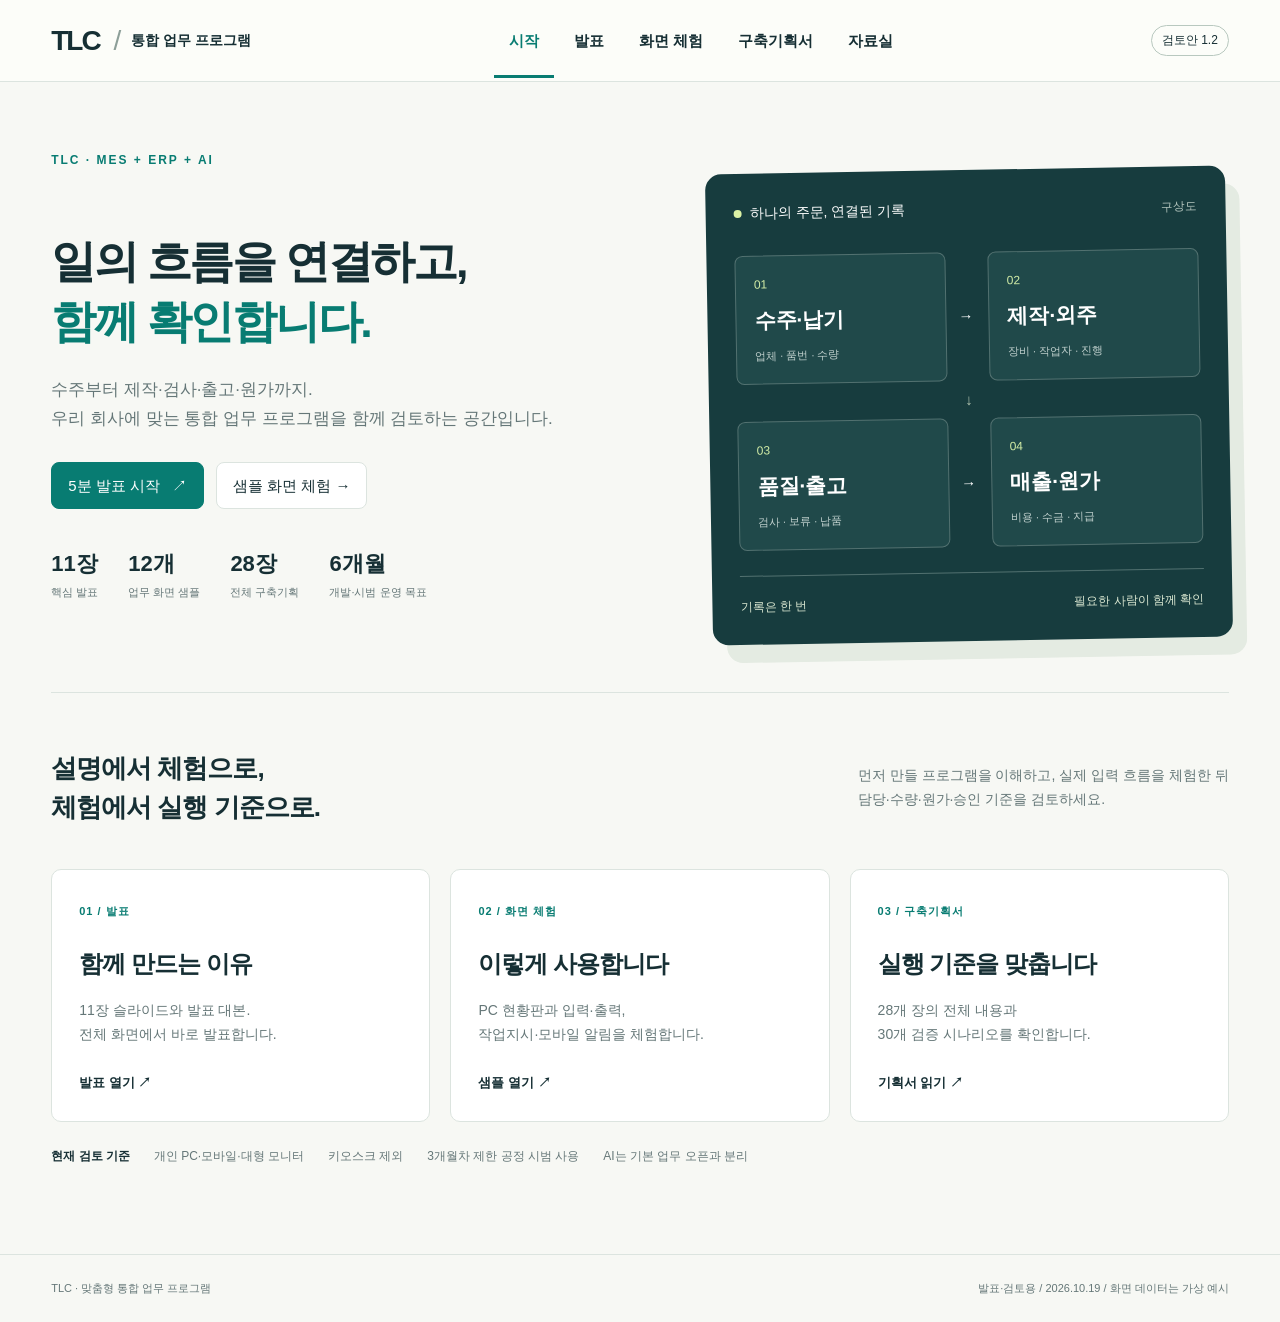
==== index.html @ 88c1af9d "Publish TLC review site with 40 machines and 8-week shipment samples" ====
<!doctype html><html lang="ko"><head><meta charset="utf-8"><meta name="viewport" content="width=device-width,initial-scale=1"><meta name="description" content="TLC 맞춤형 통합 업무 프로그램 발표·샘플 화면·구축기획서 검토"><title>TLC · 통합 업무 프로그램 발표·검토</title><link rel="stylesheet" href="style.css"></head><body>
<header class="top"><a class="brand" href="#home"><b>TLC<span> / </span></b><span>통합 업무 프로그램</span></a><nav aria-label="주 메뉴"><button data-view="home">시작</button><button data-view="presentation">발표</button><button data-view="demo">화면 체험</button><button data-view="plan">구축기획서</button><button data-view="resources">자료실</button></nav><span class="edition">검토안 1.2</span></header>
<main>
<section id="home" class="view"><div class="hero"><div class="eyebrow">TLC · MES + ERP + AI</div><div class="herogrid"><div><h1>일의 흐름을 연결하고,<br><em>함께 확인합니다.</em></h1><p class="lead">수주부터 제작·검사·출고·원가까지.<br>우리 회사에 맞는 통합 업무 프로그램을 함께 검토하는 공간입니다.</p><div class="actions"><button class="primary" data-view="presentation">5분 발표 시작 <span>↗</span></button><button data-view="demo">샘플 화면 체험 →</button></div><div class="facts"><span><b>11장</b>핵심 발표</span><span><b>12개</b>업무 화면 샘플</span><span><b>28장</b>전체 구축기획</span><span><b>6개월</b>개발·시범 운영 목표</span></div></div><div class="flowvisual"><div class="flowtop"><span class="dot"></span> 하나의 주문, 연결된 기록 <small>구상도</small></div><div class="flowrow"><div><i>01</i><strong>수주·납기</strong><small>업체 · 품번 · 수량</small></div><span>→</span><div><i>02</i><strong>제작·외주</strong><small>장비 · 작업자 · 진행</small></div></div><div class="flowconnector">↓</div><div class="flowrow"><div><i>03</i><strong>품질·출고</strong><small>검사 · 보류 · 납품</small></div><span>→</span><div><i>04</i><strong>매출·원가</strong><small>비용 · 수금 · 지급</small></div></div><div class="flowbottom"><span>기록은 한 번</span><span>필요한 사람이 함께 확인</span></div></div></div></div>
<div class="introline"><h2>설명에서 체험으로,<br>체험에서 실행 기준으로.</h2><p>먼저 만들 프로그램을 이해하고, 실제 입력 흐름을 체험한 뒤<br>담당·수량·원가·승인 기준을 검토하세요.</p></div><div class="entrygrid"><button class="entry" data-view="presentation"><span class="num">01 / 발표</span><h3>함께 만드는 이유</h3><p>11장 슬라이드와 발표 대본.<br>전체 화면에서 바로 발표합니다.</p><span>발표 열기 ↗</span></button><button class="entry" data-view="demo"><span class="num">02 / 화면 체험</span><h3>이렇게 사용합니다</h3><p>PC 현황판과 입력·출력,<br>작업지시·모바일 알림을 체험합니다.</p><span>샘플 열기 ↗</span></button><button class="entry" data-view="plan"><span class="num">03 / 구축기획서</span><h3>실행 기준을 맞춥니다</h3><p>28개 장의 전체 내용과<br>30개 검증 시나리오를 확인합니다.</p><span>기획서 읽기 ↗</span></button></div><div class="scope"><strong>현재 검토 기준</strong><span>개인 PC·모바일·대형 모니터</span><span>키오스크 제외</span><span>3개월차 제한 공정 시범 사용</span><span>AI는 기본 업무 오픈과 분리</span></div></section>
<section id="presentation" class="view" hidden><div class="sectionhead"><div><span class="eyebrow">01 / PRESENTATION</span><h1>5분 핵심 발표</h1><p>기존 PPT 11장을 그대로 확인합니다. 세부 실행 기준은 구축기획서 1.2판을 따릅니다.</p></div><a class="button" href="assets/TLC_Presentation.pptx" download>PPT 내려받기 ↓</a></div><div id="presentArea" class="presentarea"><div class="slidemeta"><span id="stage"></span><strong id="slideCount"></strong></div><img id="slideImage" alt=""><div class="slidecontrols"><button id="prev" aria-label="이전 슬라이드">← 이전</button><span id="slideTitle"></span><button id="next" aria-label="다음 슬라이드">다음 →</button><button id="slideFull">전체 화면 ⛶</button></div><div id="slideDots" class="dots"></div></div><div class="presentbottom"><details class="speaker"><summary>현재 페이지 발표 대본 보기</summary><p id="speakerText"></p></details><div class="timer"><span>발표 연습</span><strong id="clock">00:00</strong><button id="timerToggle">타이머 시작</button><button id="timerReset">초기화</button></div></div><p class="hint">← → 방향키로 이동 · F 전체 화면 · Esc 전체 화면 종료. 10쪽 일정은 상세 기획서의 조기 시범 운영 계획과 함께 설명하세요.</p></section>
<section id="demo" class="view" hidden><div class="sectionhead"><div><span class="eyebrow">02 / INTERACTIVE SAMPLE</span><h1>직접 눌러보는 업무 화면</h1><p>가상 데이터로 동작하는 샘플입니다. 실제 저장·휴대전화 푸시·회계 연계는 연결되지 않습니다.</p></div><button id="demoReset">샘플 초기화 ↺</button></div><div class="demoguide"><strong>추천 체험</strong><button data-module="home">① 20품목·8주 현황</button><button data-module="production">장비 40대 보기</button><button data-module="production" data-tab="입력">② 작업지시 발행</button><button data-module="mobile">③ 모바일 확인·실적</button><button data-module="purchase" data-tab="입력">④ 발주 입력·출력</button><button data-module="finance">⑤ 원가·자금</button></div><div class="demotool"><span>입력 예: 작업지시 20개 발행 → 지시 확인 → 작업 시작 → 실적 기록</span><div><a class="button" href="demo.html" target="_blank" rel="noopener">새 창 ↗</a><button id="demoFull">화면만 크게 ⛶</button></div></div><iframe id="demoFrame" src="demo.html" title="TLC 업무 화면 작동 샘플"></iframe><p class="hint">샘플은 주요 사용 흐름을 설명합니다. 도면 개정·잔재·외주 직송 등 1.2판 전체 규칙이 구현된 운영 시스템은 아닙니다. 새로고침하면 샘플 입력이 초기화됩니다.</p></section>
<section id="plan" class="view" hidden><div class="sectionhead"><div><span class="eyebrow">03 / MASTER PLAN</span><h1>전체 구축기획서 <small>1.2</small></h1><p>업무 흐름부터 운영 정착까지. 검색하거나 장별로 읽고 검토 메모를 남기세요.</p></div><a class="button" href="assets/TLC_Plan_v1.2.md" download>전체 MD 내려받기 ↓</a></div><div class="planlayout"><aside class="plantoc"><label for="planSearch">기획서 전체 검색</label><input id="planSearch" type="search" placeholder="예: 원가, 도면, 알림"><span id="searchCount"></span><div id="chapterList"></div></aside><div class="docmain"><div class="docnav"><span id="chapterCount"></span><button id="docPrint">이 장 인쇄</button></div><article id="docContent"></article><div class="docpager"><button id="chapterPrev">← 이전 장</button><button id="chapterNext">다음 장 →</button></div><section class="reviewnote"><h3>이 장의 검토 메모</h3><p>이 브라우저에만 저장됩니다. 다른 사람과 자동 공유되지 않습니다.</p><textarea id="reviewText" placeholder="담당자, 결정할 기준, 현장에서 확인할 내용을 기록하세요."></textarea><div><span id="noteStatus" role="status"></span><button id="exportNotes">전체 메모 내려받기 ↓</button></div></section></div></div></section>
<section id="resources" class="view" hidden><div class="sectionhead"><div><span class="eyebrow">04 / LIBRARY</span><h1>회의 전후에 필요한 자료</h1><p>발표는 간결하게, 실행 기준은 구체적으로 확인합니다.</p></div></div><div class="downloadlist"><a href="assets/TLC_Presentation.pptx" download><span class="filetag">PPTX</span><div><h2>통합 업무 프로그램 발표 자료</h2><p>기존 발표 자료 · 11장 · 약 5분</p></div><span>↓</span></a><a href="assets/TLC_Plan_v1.2.md" download><span class="filetag">MD</span><div><h2>전체 구축기획서 1.2</h2><p>28개 장 · 30개 검증 시나리오 · 키오스크 제외</p></div><span>↓</span></a></div><div class="reviewguide"><h2>검토 회의는 이 순서로</h2><ol><li><b>무엇을 만들지</b> 발표 자료와 전체 현황을 확인합니다.</li><li><b>현장에서 쓸 수 있을지</b> 작업지시·모바일·발주 화면을 체험합니다.</li><li><b>기준이 맞는지</b> 기획서 7·8·10·11·13·20장을 확인합니다.</li><li><b>누가 결정할지</b> 26장 결정 목록으로 담당과 기한을 정합니다.</li></ol><button data-view="plan" data-chapter="26">26장 결정 목록 열기 →</button></div></section>
</main><footer><span>TLC · 맞춤형 통합 업무 프로그램</span><span>발표·검토용 / 2026.10.19 / 화면 데이터는 가상 예시</span></footer><div id="toast" role="status"></div><script src="data.js"></script><script src="app.js"></script></body></html>
---- style.css ----
:root{--ink:#162f34;--sub:#657778;--line:#dce4df;--paper:#f7f8f4;--teal:#087c72;--lime:#dbf1a5}*{box-sizing:border-box}body{margin:0;color:var(--ink);background:var(--paper);font:15px/1.7 'Pretendard','Noto Sans KR','Malgun Gothic',sans-serif}button,a,input,textarea{font:inherit}button,.button{border:1px solid var(--line);background:white;border-radius:8px;padding:10px 16px;cursor:pointer;color:var(--ink);text-decoration:none;display:inline-flex;align-items:center;justify-content:center;gap:12px}button:hover,.button:hover{border-color:var(--teal);background:#eef7f0}button:focus-visible,a:focus-visible,input:focus-visible,textarea:focus-visible{outline:3px solid #80bbad;outline-offset:3px}button:disabled{opacity:.35;cursor:default}button.primary{background:var(--teal);color:white;border-color:var(--teal)}[hidden]{display:none!important}.top{height:82px;border-bottom:1px solid var(--line);display:flex;align-items:center;justify-content:space-between;padding:0 4vw;gap:20px;background:#fcfdf9;position:sticky;top:0;z-index:10}.brand{display:flex;align-items:center;gap:12px;text-decoration:none;color:var(--ink);white-space:nowrap}.brand b{font-size:28px;letter-spacing:-2px}.brand b span{font-weight:300;color:#8d9f99;margin-left:8px}.brand>span{font-weight:700;font-size:14px}.top nav{display:flex;gap:5px}.top nav button{border:0;background:none;border-radius:0;font-weight:600;padding:25px 15px}.top nav button.active{color:var(--teal);box-shadow:inset 0 -3px var(--teal)}.edition{font-size:12px;padding:4px 10px;border:1px solid #b8c8bf;border-radius:20px;white-space:nowrap}.view{max-width:1440px;margin:auto;padding:38px 4vw 64px}.hero{padding:30px 0 50px}.eyebrow{font-size:12px;letter-spacing:2px;font-weight:800;color:var(--teal)}.herogrid{display:grid;grid-template-columns:1.15fr 1fr;gap:60px;align-items:center}h1{font-size:45px;line-height:1.32;letter-spacing:-2.3px;margin:22px 0}h1 em{font-style:normal;color:var(--teal)}.lead{font-size:17px;color:var(--sub);margin:25px 0}.actions{display:flex;gap:12px;margin:28px 0 36px}.facts{display:flex;gap:30px}.facts span{display:flex;flex-direction:column;font-size:11px;color:var(--sub)}.facts b{color:var(--ink);font-size:22px}.flowvisual{background:#173c3e;padding:28px;border-radius:16px;color:white;box-shadow:14px 18px 0 #e4ebe2;transform:rotate(-1deg)}.flowtop{font-size:14px;display:flex;align-items:center;gap:8px;margin-bottom:30px}.flowtop small{margin-left:auto;color:#b7c8c0}.dot{width:8px;height:8px;border-radius:50%;background:var(--lime)}.flowrow{display:grid;grid-template-columns:1fr 18px 1fr;gap:12px;align-items:center}.flowrow>div{border:1px solid #527170;background:#20494a;padding:18px;border-radius:8px;display:flex;flex-direction:column}.flowrow i{font-style:normal;color:#d3eda7;font-size:12px}.flowrow strong{font-size:21px;margin:8px 0}.flowrow small{font-size:11px;color:#c1d1ce}.flowconnector{text-align:center;color:#b4c5b0;padding:6px}.flowbottom{display:flex;justify-content:space-between;gap:10px;border-top:1px solid #527170;margin-top:25px;padding-top:20px;font-size:12px;color:#dce9d3}.introline{border-top:1px solid var(--line);padding:35px 0 20px;display:flex;justify-content:space-between;gap:30px;align-items:center}.introline h2{font-size:26px;line-height:1.5;letter-spacing:-1px}.introline p{color:var(--sub);font-size:14px}.entrygrid{display:grid;grid-template-columns:repeat(3,1fr);gap:20px}.entry{padding:27px;display:block;text-align:left;border-radius:10px;background:#fff}.num{font-size:11px;font-weight:800;color:var(--teal);letter-spacing:1px}.entry h3{font-size:24px;letter-spacing:-1px;margin:22px 0 10px}.entry p{color:var(--sub);font-size:14px}.entry>span:last-child{display:block;margin-top:25px;font-size:13px;font-weight:700}.scope{display:flex;flex-wrap:wrap;gap:10px 24px;padding:24px 0;color:var(--sub);font-size:12px}.scope strong{color:var(--ink)}.sectionhead{display:flex;align-items:center;justify-content:space-between;gap:24px;margin-bottom:25px}.sectionhead h1{font-size:32px;margin:8px 0;letter-spacing:-1px}.sectionhead p{margin:0;color:var(--sub);font-size:13px}.sectionhead small{color:var(--teal);font-size:17px}.presentarea{background:#132e35;border-radius:12px;padding:16px 22px;color:white}.slidemeta{display:flex;justify-content:space-between;font-size:12px;padding:0 4px 12px;color:#c0d3cc}#slideImage{display:block;width:100%;max-height:66vh;object-fit:contain;background:#102634}.slidecontrols{display:flex;align-items:center;gap:15px;padding:16px 0 4px}.slidecontrols button{background:transparent;border-color:#5a7278;color:white;font-size:12px}.slidecontrols span{flex:1;font-size:13px}.dots{display:flex;justify-content:center;gap:7px;padding:8px}.dots button{padding:3px;width:27px;height:27px;background:transparent;color:#c3d2ce;border-color:#526869;border-radius:50%;font-size:11px}.dots button.active{background:var(--lime);color:#203f37;border-color:var(--lime)}.presentarea:fullscreen{width:100vw;height:100vh;border-radius:0;display:flex;flex-direction:column;justify-content:center}.presentarea:fullscreen #slideImage{max-height:83vh;min-height:0}.presentbottom{display:grid;grid-template-columns:1fr auto;gap:20px;margin-top:20px}.speaker{background:white;border:1px solid var(--line);padding:15px 20px;border-radius:8px}.speaker summary{cursor:pointer;font-weight:700}.speaker p{white-space:pre-line;font-size:14px}.timer{display:flex;align-items:center;gap:12px}.timer span{font-size:12px;color:var(--sub)}.timer strong{font-variant-numeric:tabular-nums;font-size:22px}.timer button{font-size:12px}.hint{font-size:12px;color:var(--sub);margin-top:14px}.demoguide{display:flex;align-items:center;gap:10px;flex-wrap:wrap;background:#eaf0e6;padding:14px;border-radius:8px}.demoguide strong{font-size:12px;margin:0 8px}.demoguide button{font-size:12px;padding:7px 12px}.demotool{display:flex;justify-content:space-between;align-items:center;padding:15px 0;gap:15px}.demotool>span{font-size:12px;color:var(--sub)}.demotool>div{display:flex;gap:10px}.demotool button,.demotool a{font-size:12px}iframe{width:100%;height:780px;border:1px solid var(--line);border-radius:10px;background:white}iframe:fullscreen{height:100vh;border:0;border-radius:0}.planlayout{display:grid;grid-template-columns:275px minmax(0,1fr);gap:30px}.plantoc{position:sticky;top:105px;align-self:start;max-height:calc(100vh - 130px);overflow:auto;padding-right:10px}.plantoc label{font-size:12px;font-weight:700}.plantoc input{width:100%;padding:11px;border:1px solid var(--line);border-radius:7px;margin:8px 0;background:white}.plantoc>span{font-size:11px;color:var(--sub)}#chapterList{margin-top:12px}#chapterList button{display:flex;align-items:flex-start;text-align:left;width:100%;border:0;background:none;border-radius:5px;padding:10px;font-size:12px;line-height:1.5}#chapterList button span{color:#82968c;min-width:24px}#chapterList button.active{background:#e3eddd;color:#1c5346;font-weight:700}.docmain{min-width:0}.docnav{display:flex;justify-content:space-between;align-items:center;font-size:12px;color:var(--sub);margin-bottom:12px}.docnav button{font-size:12px;padding:7px 12px}article{padding:35px 40px;background:white;border:1px solid var(--line);border-radius:8px;font-size:14px;line-height:1.9}article h2{font-size:27px;line-height:1.4;margin:0 0 30px;letter-spacing:-1px}article h3{font-size:19px;margin-top:32px}article p{margin:13px 0}article .listline{margin:7px 0}article code{background:#f0f3ec;padding:2px 4px;border-radius:3px}article blockquote{border-left:4px solid var(--teal);background:#eff5ed;padding:14px;margin:18px 0}.tablewrap{overflow:auto}article table{border-collapse:collapse;width:100%;font-size:12px;line-height:1.7;margin:15px 0}article td,article th{padding:12px;border:1px solid var(--line);text-align:left;vertical-align:top;min-width:90px}article th{background:#edf2e9}article a{color:var(--teal);overflow-wrap:anywhere}.docflow{display:grid;grid-template-columns:repeat(2,1fr);gap:9px}.docflow span{padding:12px;background:#eaf2e7;border:1px solid #c7d5c5;border-radius:5px}.docpager{display:flex;justify-content:space-between;margin:18px 0}.reviewnote{padding:24px;background:#ebf0e6;border-radius:8px}.reviewnote h3{margin:0}.reviewnote p{font-size:12px;color:var(--sub)}textarea{width:100%;min-height:120px;padding:12px;border:1px solid #cbd5c4;border-radius:5px;resize:vertical;background:#fcfdf9}.reviewnote>div{display:flex;align-items:center;justify-content:space-between;margin-top:10px;font-size:12px}.downloadlist{background:#fff;border:1px solid var(--line);border-radius:10px;overflow:hidden}.downloadlist>a{display:flex;align-items:center;gap:25px;padding:30px;color:var(--ink);text-decoration:none;border-bottom:1px solid var(--line)}.downloadlist>a:hover{background:#edf5e9}.downloadlist>a:last-child{border:0}.filetag{background:#eaf1e4;padding:15px 10px;font-size:12px;font-weight:800;width:64px;text-align:center;border-radius:5px}.downloadlist h2{font-size:20px;margin:0}.downloadlist p{font-size:12px;margin:5px 0 0;color:var(--sub)}.downloadlist>a>span:last-child{margin-left:auto;font-size:25px}.reviewguide{margin-top:35px;border-left:4px solid var(--teal);padding:15px 30px}.reviewguide h2{font-size:23px}.reviewguide li{padding:7px;font-size:14px}footer{border-top:1px solid var(--line);padding:24px 4vw;display:flex;justify-content:space-between;font-size:11px;color:var(--sub)}#toast{position:fixed;bottom:25px;left:50%;transform:translateX(-50%);padding:12px 22px;border-radius:8px;background:#163e39;color:white;z-index:99;display:none}#toast.show{display:block}@media(max-width:1000px){.edition{display:none}.brand>span{display:none}.herogrid{gap:30px}h1{font-size:34px}.facts{gap:17px}.flowvisual{padding:20px}.flowrow strong{font-size:17px}.presentbottom{grid-template-columns:1fr}.planlayout{grid-template-columns:220px minmax(0,1fr)}article{padding:24px}}@media(max-width:700px){.top{height:auto;padding:12px 16px;flex-wrap:wrap;gap:0}.top nav{width:100%;justify-content:space-between}.top nav button{padding:12px 8px;font-size:12px}.brand>span{display:block}.view{padding:25px 18px 40px}.herogrid{grid-template-columns:1fr}.hero{padding:10px 0 30px}.flowvisual{transform:none;box-shadow:none}.entrygrid{grid-template-columns:1fr}.introline{display:block}.introline h2{font-size:23px}.sectionhead{align-items:flex-start;flex-direction:column}.sectionhead h1{font-size:27px}.slidecontrols span{display:none}.slidecontrols{justify-content:space-between;gap:5px}.slidecontrols button{padding:7px 9px}.presentarea{padding:10px}.timer{flex-wrap:wrap}.demotool{flex-direction:column;align-items:flex-start}.planlayout{display:block}.plantoc{position:static;max-height:250px;margin-bottom:20px;border-bottom:1px solid var(--line)}article{padding:22px 16px}article h2{font-size:23px}footer{gap:15px;flex-direction:column}.downloadlist>a{padding:20px 15px;gap:15px}.downloadlist h2{font-size:16px}.facts{justify-content:space-between}iframe{height:800px}.reviewguide{padding:5px 15px}.reviewguide ol{padding-left:18px}}@media print{.top,footer,.view:not(#plan),.plantoc,.docnav,.docpager,.reviewnote,.sectionhead{display:none!important}#plan{display:block!important;padding:0}.planlayout{display:block}article{border:0;padding:0}article table{font-size:9px}article h3{break-after:avoid}.tablewrap{overflow:visible}}
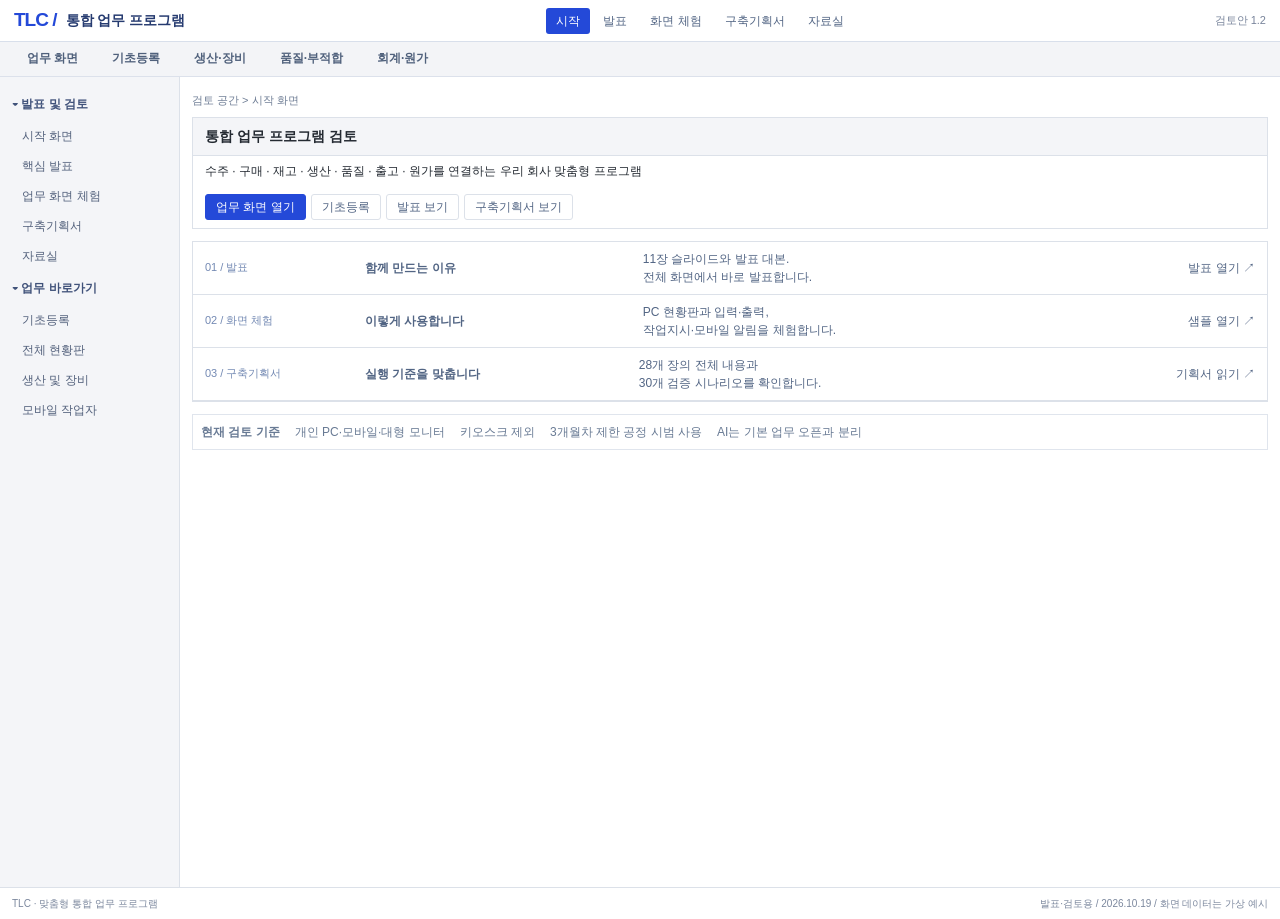
==== commit 7b55a602: "Replace entire UI with compact ERP layout and unified table, form, menu typography" ====
--- a/index.html
+++ b/index.html
@@ -1,10 +1,9 @@
-<!doctype html><html lang="ko"><head><meta charset="utf-8"><meta name="viewport" content="width=device-width,initial-scale=1"><meta name="description" content="TLC 맞춤형 통합 업무 프로그램 발표·샘플 화면·구축기획서 검토"><title>TLC · 통합 업무 프로그램 발표·검토</title><link rel="stylesheet" href="style.css"></head><body>
+<!doctype html><html lang="ko"><head><meta charset="utf-8"><meta name="viewport" content="width=device-width,initial-scale=1"><meta name="description" content="TLC 맞춤형 통합 업무 프로그램 발표·샘플 화면·구축기획서 검토"><title>TLC · 통합 업무 프로그램 발표·검토</title><link rel="stylesheet" href="style.css?v=20261020"></head><body class="portal">
 <header class="top"><a class="brand" href="#home"><b>TLC<span> / </span></b><span>통합 업무 프로그램</span></a><nav aria-label="주 메뉴"><button data-view="home">시작</button><button data-view="presentation">발표</button><button data-view="demo">화면 체험</button><button data-view="plan">구축기획서</button><button data-view="resources">자료실</button></nav><span class="edition">검토안 1.2</span></header>
-<main>
-<section id="home" class="view"><div class="hero"><div class="eyebrow">TLC · MES + ERP + AI</div><div class="herogrid"><div><h1>일의 흐름을 연결하고,<br><em>함께 확인합니다.</em></h1><p class="lead">수주부터 제작·검사·출고·원가까지.<br>우리 회사에 맞는 통합 업무 프로그램을 함께 검토하는 공간입니다.</p><div class="actions"><button class="primary" data-view="presentation">5분 발표 시작 <span>↗</span></button><button data-view="demo">샘플 화면 체험 →</button></div><div class="facts"><span><b>11장</b>핵심 발표</span><span><b>12개</b>업무 화면 샘플</span><span><b>28장</b>전체 구축기획</span><span><b>6개월</b>개발·시범 운영 목표</span></div></div><div class="flowvisual"><div class="flowtop"><span class="dot"></span> 하나의 주문, 연결된 기록 <small>구상도</small></div><div class="flowrow"><div><i>01</i><strong>수주·납기</strong><small>업체 · 품번 · 수량</small></div><span>→</span><div><i>02</i><strong>제작·외주</strong><small>장비 · 작업자 · 진행</small></div></div><div class="flowconnector">↓</div><div class="flowrow"><div><i>03</i><strong>품질·출고</strong><small>검사 · 보류 · 납품</small></div><span>→</span><div><i>04</i><strong>매출·원가</strong><small>비용 · 수금 · 지급</small></div></div><div class="flowbottom"><span>기록은 한 번</span><span>필요한 사람이 함께 확인</span></div></div></div></div>
-<div class="introline"><h2>설명에서 체험으로,<br>체험에서 실행 기준으로.</h2><p>먼저 만들 프로그램을 이해하고, 실제 입력 흐름을 체험한 뒤<br>담당·수량·원가·승인 기준을 검토하세요.</p></div><div class="entrygrid"><button class="entry" data-view="presentation"><span class="num">01 / 발표</span><h3>함께 만드는 이유</h3><p>11장 슬라이드와 발표 대본.<br>전체 화면에서 바로 발표합니다.</p><span>발표 열기 ↗</span></button><button class="entry" data-view="demo"><span class="num">02 / 화면 체험</span><h3>이렇게 사용합니다</h3><p>PC 현황판과 입력·출력,<br>작업지시·모바일 알림을 체험합니다.</p><span>샘플 열기 ↗</span></button><button class="entry" data-view="plan"><span class="num">03 / 구축기획서</span><h3>실행 기준을 맞춥니다</h3><p>28개 장의 전체 내용과<br>30개 검증 시나리오를 확인합니다.</p><span>기획서 읽기 ↗</span></button></div><div class="scope"><strong>현재 검토 기준</strong><span>개인 PC·모바일·대형 모니터</span><span>키오스크 제외</span><span>3개월차 제한 공정 시범 사용</span><span>AI는 기본 업무 오픈과 분리</span></div></section>
+<div class="erp-topnav"><a href="demo.html">업무 화면</a><a href="master.html">기초등록</a><a href="demo.html?module=production">생산·장비</a><a href="demo.html?module=quality">품질·부적합</a><a href="demo.html?module=finance">회계·원가</a></div><div class="portal-frame"><aside class="portal-tree"><h3>▾ 발표 및 검토</h3><button data-view="home">시작 화면</button><button data-view="presentation">핵심 발표</button><button data-view="demo">업무 화면 체험</button><button data-view="plan">구축기획서</button><button data-view="resources">자료실</button><h3>▾ 업무 바로가기</h3><a href="master.html">기초등록</a><a href="demo.html">전체 현황판</a><a href="demo.html?module=production">생산 및 장비</a><a href="demo.html?module=mobile">모바일 작업자</a></aside><main>
+<section id="home" class="view"><div class="erp-crumb">검토 공간 &gt; 시작 화면</div><div class="erp-welcome"><h1>통합 업무 프로그램 검토</h1><p>수주 · 구매 · 재고 · 생산 · 품질 · 출고 · 원가를 연결하는 우리 회사 맞춤형 프로그램</p><div class="actions"><a class="button primary" href="demo.html">업무 화면 열기</a><a class="button" href="master.html">기초등록</a><button data-view="presentation">발표 보기</button><button data-view="plan">구축기획서 보기</button></div></div><div class="entrygrid"><button class="entry" data-view="presentation"><span class="num">01 / 발표</span><h3>함께 만드는 이유</h3><p>11장 슬라이드와 발표 대본.<br>전체 화면에서 바로 발표합니다.</p><span>발표 열기 ↗</span></button><button class="entry" data-view="demo"><span class="num">02 / 화면 체험</span><h3>이렇게 사용합니다</h3><p>PC 현황판과 입력·출력,<br>작업지시·모바일 알림을 체험합니다.</p><span>샘플 열기 ↗</span></button><button class="entry" data-view="plan"><span class="num">03 / 구축기획서</span><h3>실행 기준을 맞춥니다</h3><p>28개 장의 전체 내용과<br>30개 검증 시나리오를 확인합니다.</p><span>기획서 읽기 ↗</span></button></div><div class="scope"><strong>현재 검토 기준</strong><span>개인 PC·모바일·대형 모니터</span><span>키오스크 제외</span><span>3개월차 제한 공정 시범 사용</span><span>AI는 기본 업무 오픈과 분리</span></div></section>
 <section id="presentation" class="view" hidden><div class="sectionhead"><div><span class="eyebrow">01 / PRESENTATION</span><h1>5분 핵심 발표</h1><p>기존 PPT 11장을 그대로 확인합니다. 세부 실행 기준은 구축기획서 1.2판을 따릅니다.</p></div><a class="button" href="assets/TLC_Presentation.pptx" download>PPT 내려받기 ↓</a></div><div id="presentArea" class="presentarea"><div class="slidemeta"><span id="stage"></span><strong id="slideCount"></strong></div><img id="slideImage" alt=""><div class="slidecontrols"><button id="prev" aria-label="이전 슬라이드">← 이전</button><span id="slideTitle"></span><button id="next" aria-label="다음 슬라이드">다음 →</button><button id="slideFull">전체 화면 ⛶</button></div><div id="slideDots" class="dots"></div></div><div class="presentbottom"><details class="speaker"><summary>현재 페이지 발표 대본 보기</summary><p id="speakerText"></p></details><div class="timer"><span>발표 연습</span><strong id="clock">00:00</strong><button id="timerToggle">타이머 시작</button><button id="timerReset">초기화</button></div></div><p class="hint">← → 방향키로 이동 · F 전체 화면 · Esc 전체 화면 종료. 10쪽 일정은 상세 기획서의 조기 시범 운영 계획과 함께 설명하세요.</p></section>
-<section id="demo" class="view" hidden><div class="sectionhead"><div><span class="eyebrow">02 / INTERACTIVE SAMPLE</span><h1>직접 눌러보는 업무 화면</h1><p>가상 데이터로 동작하는 샘플입니다. 실제 저장·휴대전화 푸시·회계 연계는 연결되지 않습니다.</p></div><button id="demoReset">샘플 초기화 ↺</button></div><div class="demoguide"><strong>추천 체험</strong><button data-module="home">① 20품목·8주 현황</button><button data-module="production">장비 40대 보기</button><button data-module="production" data-tab="입력">② 작업지시 발행</button><button data-module="mobile">③ 모바일 확인·실적</button><button data-module="purchase" data-tab="입력">④ 발주 입력·출력</button><button data-module="finance">⑤ 원가·자금</button></div><div class="demotool"><span>입력 예: 작업지시 20개 발행 → 지시 확인 → 작업 시작 → 실적 기록</span><div><a class="button" href="demo.html" target="_blank" rel="noopener">새 창 ↗</a><button id="demoFull">화면만 크게 ⛶</button></div></div><iframe id="demoFrame" src="demo.html" title="TLC 업무 화면 작동 샘플"></iframe><p class="hint">샘플은 주요 사용 흐름을 설명합니다. 도면 개정·잔재·외주 직송 등 1.2판 전체 규칙이 구현된 운영 시스템은 아닙니다. 새로고침하면 샘플 입력이 초기화됩니다.</p></section>
+<section id="demo" class="view" hidden><div class="sectionhead"><div><span class="eyebrow">02 / INTERACTIVE SAMPLE</span><h1>직접 눌러보는 업무 화면</h1><p>가상 데이터로 동작하는 샘플입니다. 실제 저장·휴대전화 푸시·회계 연계는 연결되지 않습니다.</p></div><button id="demoReset">샘플 초기화 ↺</button></div><div class="demoguide"><a class="button" href="master.html" target="_blank" rel="noopener">기초등록 ↗</a><strong>추천 체험</strong><button data-module="home">① 20품목·8주 현황</button><button data-module="production">장비 40대 보기</button><button data-module="production" data-tab="입력">② 작업지시 발행</button><button data-module="mobile">③ 모바일 확인·실적</button><button data-module="purchase" data-tab="입력">④ 발주 입력·출력</button><button data-module="finance">⑤ 원가·자금</button></div><div class="demotool"><span>입력 예: 작업지시 20개 발행 → 지시 확인 → 작업 시작 → 실적 기록</span><div><a class="button" href="demo.html" target="_blank" rel="noopener">새 창 ↗</a><button id="demoFull">화면만 크게 ⛶</button></div></div><iframe id="demoFrame" src="demo.html" title="TLC 업무 화면 작동 샘플"></iframe><p class="hint">샘플은 주요 사용 흐름을 설명합니다. 도면 개정·잔재·외주 직송 등 1.2판 전체 규칙이 구현된 운영 시스템은 아닙니다. 새로고침하면 샘플 입력이 초기화됩니다.</p></section>
 <section id="plan" class="view" hidden><div class="sectionhead"><div><span class="eyebrow">03 / MASTER PLAN</span><h1>전체 구축기획서 <small>1.2</small></h1><p>업무 흐름부터 운영 정착까지. 검색하거나 장별로 읽고 검토 메모를 남기세요.</p></div><a class="button" href="assets/TLC_Plan_v1.2.md" download>전체 MD 내려받기 ↓</a></div><div class="planlayout"><aside class="plantoc"><label for="planSearch">기획서 전체 검색</label><input id="planSearch" type="search" placeholder="예: 원가, 도면, 알림"><span id="searchCount"></span><div id="chapterList"></div></aside><div class="docmain"><div class="docnav"><span id="chapterCount"></span><button id="docPrint">이 장 인쇄</button></div><article id="docContent"></article><div class="docpager"><button id="chapterPrev">← 이전 장</button><button id="chapterNext">다음 장 →</button></div><section class="reviewnote"><h3>이 장의 검토 메모</h3><p>이 브라우저에만 저장됩니다. 다른 사람과 자동 공유되지 않습니다.</p><textarea id="reviewText" placeholder="담당자, 결정할 기준, 현장에서 확인할 내용을 기록하세요."></textarea><div><span id="noteStatus" role="status"></span><button id="exportNotes">전체 메모 내려받기 ↓</button></div></section></div></div></section>
 <section id="resources" class="view" hidden><div class="sectionhead"><div><span class="eyebrow">04 / LIBRARY</span><h1>회의 전후에 필요한 자료</h1><p>발표는 간결하게, 실행 기준은 구체적으로 확인합니다.</p></div></div><div class="downloadlist"><a href="assets/TLC_Presentation.pptx" download><span class="filetag">PPTX</span><div><h2>통합 업무 프로그램 발표 자료</h2><p>기존 발표 자료 · 11장 · 약 5분</p></div><span>↓</span></a><a href="assets/TLC_Plan_v1.2.md" download><span class="filetag">MD</span><div><h2>전체 구축기획서 1.2</h2><p>28개 장 · 30개 검증 시나리오 · 키오스크 제외</p></div><span>↓</span></a></div><div class="reviewguide"><h2>검토 회의는 이 순서로</h2><ol><li><b>무엇을 만들지</b> 발표 자료와 전체 현황을 확인합니다.</li><li><b>현장에서 쓸 수 있을지</b> 작업지시·모바일·발주 화면을 체험합니다.</li><li><b>기준이 맞는지</b> 기획서 7·8·10·11·13·20장을 확인합니다.</li><li><b>누가 결정할지</b> 26장 결정 목록으로 담당과 기한을 정합니다.</li></ol><button data-view="plan" data-chapter="26">26장 결정 목록 열기 →</button></div></section>
-</main><footer><span>TLC · 맞춤형 통합 업무 프로그램</span><span>발표·검토용 / 2026.10.19 / 화면 데이터는 가상 예시</span></footer><div id="toast" role="status"></div><script src="data.js"></script><script src="app.js"></script></body></html>
+</main></div><footer><span>TLC · 맞춤형 통합 업무 프로그램</span><span>발표·검토용 / 2026.10.19 / 화면 데이터는 가상 예시</span></footer><div id="toast" role="status"></div><script src="data.js"></script><script src="app.js"></script></body></html>
--- a/style.css
+++ b/style.css
@@ -1 +1 @@
-:root{--ink:#162f34;--sub:#657778;--line:#dce4df;--paper:#f7f8f4;--teal:#087c72;--lime:#dbf1a5}*{box-sizing:border-box}body{margin:0;color:var(--ink);background:var(--paper);font:15px/1.7 'Pretendard','Noto Sans KR','Malgun Gothic',sans-serif}button,a,input,textarea{font:inherit}button,.button{border:1px solid var(--line);background:white;border-radius:8px;padding:10px 16px;cursor:pointer;color:var(--ink);text-decoration:none;display:inline-flex;align-items:center;justify-content:center;gap:12px}button:hover,.button:hover{border-color:var(--teal);background:#eef7f0}button:focus-visible,a:focus-visible,input:focus-visible,textarea:focus-visible{outline:3px solid #80bbad;outline-offset:3px}button:disabled{opacity:.35;cursor:default}button.primary{background:var(--teal);color:white;border-color:var(--teal)}[hidden]{display:none!important}.top{height:82px;border-bottom:1px solid var(--line);display:flex;align-items:center;justify-content:space-between;padding:0 4vw;gap:20px;background:#fcfdf9;position:sticky;top:0;z-index:10}.brand{display:flex;align-items:center;gap:12px;text-decoration:none;color:var(--ink);white-space:nowrap}.brand b{font-size:28px;letter-spacing:-2px}.brand b span{font-weight:300;color:#8d9f99;margin-left:8px}.brand>span{font-weight:700;font-size:14px}.top nav{display:flex;gap:5px}.top nav button{border:0;background:none;border-radius:0;font-weight:600;padding:25px 15px}.top nav button.active{color:var(--teal);box-shadow:inset 0 -3px var(--teal)}.edition{font-size:12px;padding:4px 10px;border:1px solid #b8c8bf;border-radius:20px;white-space:nowrap}.view{max-width:1440px;margin:auto;padding:38px 4vw 64px}.hero{padding:30px 0 50px}.eyebrow{font-size:12px;letter-spacing:2px;font-weight:800;color:var(--teal)}.herogrid{display:grid;grid-template-columns:1.15fr 1fr;gap:60px;align-items:center}h1{font-size:45px;line-height:1.32;letter-spacing:-2.3px;margin:22px 0}h1 em{font-style:normal;color:var(--teal)}.lead{font-size:17px;color:var(--sub);margin:25px 0}.actions{display:flex;gap:12px;margin:28px 0 36px}.facts{display:flex;gap:30px}.facts span{display:flex;flex-direction:column;font-size:11px;color:var(--sub)}.facts b{color:var(--ink);font-size:22px}.flowvisual{background:#173c3e;padding:28px;border-radius:16px;color:white;box-shadow:14px 18px 0 #e4ebe2;transform:rotate(-1deg)}.flowtop{font-size:14px;display:flex;align-items:center;gap:8px;margin-bottom:30px}.flowtop small{margin-left:auto;color:#b7c8c0}.dot{width:8px;height:8px;border-radius:50%;background:var(--lime)}.flowrow{display:grid;grid-template-columns:1fr 18px 1fr;gap:12px;align-items:center}.flowrow>div{border:1px solid #527170;background:#20494a;padding:18px;border-radius:8px;display:flex;flex-direction:column}.flowrow i{font-style:normal;color:#d3eda7;font-size:12px}.flowrow strong{font-size:21px;margin:8px 0}.flowrow small{font-size:11px;color:#c1d1ce}.flowconnector{text-align:center;color:#b4c5b0;padding:6px}.flowbottom{display:flex;justify-content:space-between;gap:10px;border-top:1px solid #527170;margin-top:25px;padding-top:20px;font-size:12px;color:#dce9d3}.introline{border-top:1px solid var(--line);padding:35px 0 20px;display:flex;justify-content:space-between;gap:30px;align-items:center}.introline h2{font-size:26px;line-height:1.5;letter-spacing:-1px}.introline p{color:var(--sub);font-size:14px}.entrygrid{display:grid;grid-template-columns:repeat(3,1fr);gap:20px}.entry{padding:27px;display:block;text-align:left;border-radius:10px;background:#fff}.num{font-size:11px;font-weight:800;color:var(--teal);letter-spacing:1px}.entry h3{font-size:24px;letter-spacing:-1px;margin:22px 0 10px}.entry p{color:var(--sub);font-size:14px}.entry>span:last-child{display:block;margin-top:25px;font-size:13px;font-weight:700}.scope{display:flex;flex-wrap:wrap;gap:10px 24px;padding:24px 0;color:var(--sub);font-size:12px}.scope strong{color:var(--ink)}.sectionhead{display:flex;align-items:center;justify-content:space-between;gap:24px;margin-bottom:25px}.sectionhead h1{font-size:32px;margin:8px 0;letter-spacing:-1px}.sectionhead p{margin:0;color:var(--sub);font-size:13px}.sectionhead small{color:var(--teal);font-size:17px}.presentarea{background:#132e35;border-radius:12px;padding:16px 22px;color:white}.slidemeta{display:flex;justify-content:space-between;font-size:12px;padding:0 4px 12px;color:#c0d3cc}#slideImage{display:block;width:100%;max-height:66vh;object-fit:contain;background:#102634}.slidecontrols{display:flex;align-items:center;gap:15px;padding:16px 0 4px}.slidecontrols button{background:transparent;border-color:#5a7278;color:white;font-size:12px}.slidecontrols span{flex:1;font-size:13px}.dots{display:flex;justify-content:center;gap:7px;padding:8px}.dots button{padding:3px;width:27px;height:27px;background:transparent;color:#c3d2ce;border-color:#526869;border-radius:50%;font-size:11px}.dots button.active{background:var(--lime);color:#203f37;border-color:var(--lime)}.presentarea:fullscreen{width:100vw;height:100vh;border-radius:0;display:flex;flex-direction:column;justify-content:center}.presentarea:fullscreen #slideImage{max-height:83vh;min-height:0}.presentbottom{display:grid;grid-template-columns:1fr auto;gap:20px;margin-top:20px}.speaker{background:white;border:1px solid var(--line);padding:15px 20px;border-radius:8px}.speaker summary{cursor:pointer;font-weight:700}.speaker p{white-space:pre-line;font-size:14px}.timer{display:flex;align-items:center;gap:12px}.timer span{font-size:12px;color:var(--sub)}.timer strong{font-variant-numeric:tabular-nums;font-size:22px}.timer button{font-size:12px}.hint{font-size:12px;color:var(--sub);margin-top:14px}.demoguide{display:flex;align-items:center;gap:10px;flex-wrap:wrap;background:#eaf0e6;padding:14px;border-radius:8px}.demoguide strong{font-size:12px;margin:0 8px}.demoguide button{font-size:12px;padding:7px 12px}.demotool{display:flex;justify-content:space-between;align-items:center;padding:15px 0;gap:15px}.demotool>span{font-size:12px;color:var(--sub)}.demotool>div{display:flex;gap:10px}.demotool button,.demotool a{font-size:12px}iframe{width:100%;height:780px;border:1px solid var(--line);border-radius:10px;background:white}iframe:fullscreen{height:100vh;border:0;border-radius:0}.planlayout{display:grid;grid-template-columns:275px minmax(0,1fr);gap:30px}.plantoc{position:sticky;top:105px;align-self:start;max-height:calc(100vh - 130px);overflow:auto;padding-right:10px}.plantoc label{font-size:12px;font-weight:700}.plantoc input{width:100%;padding:11px;border:1px solid var(--line);border-radius:7px;margin:8px 0;background:white}.plantoc>span{font-size:11px;color:var(--sub)}#chapterList{margin-top:12px}#chapterList button{display:flex;align-items:flex-start;text-align:left;width:100%;border:0;background:none;border-radius:5px;padding:10px;font-size:12px;line-height:1.5}#chapterList button span{color:#82968c;min-width:24px}#chapterList button.active{background:#e3eddd;color:#1c5346;font-weight:700}.docmain{min-width:0}.docnav{display:flex;justify-content:space-between;align-items:center;font-size:12px;color:var(--sub);margin-bottom:12px}.docnav button{font-size:12px;padding:7px 12px}article{padding:35px 40px;background:white;border:1px solid var(--line);border-radius:8px;font-size:14px;line-height:1.9}article h2{font-size:27px;line-height:1.4;margin:0 0 30px;letter-spacing:-1px}article h3{font-size:19px;margin-top:32px}article p{margin:13px 0}article .listline{margin:7px 0}article code{background:#f0f3ec;padding:2px 4px;border-radius:3px}article blockquote{border-left:4px solid var(--teal);background:#eff5ed;padding:14px;margin:18px 0}.tablewrap{overflow:auto}article table{border-collapse:collapse;width:100%;font-size:12px;line-height:1.7;margin:15px 0}article td,article th{padding:12px;border:1px solid var(--line);text-align:left;vertical-align:top;min-width:90px}article th{background:#edf2e9}article a{color:var(--teal);overflow-wrap:anywhere}.docflow{display:grid;grid-template-columns:repeat(2,1fr);gap:9px}.docflow span{padding:12px;background:#eaf2e7;border:1px solid #c7d5c5;border-radius:5px}.docpager{display:flex;justify-content:space-between;margin:18px 0}.reviewnote{padding:24px;background:#ebf0e6;border-radius:8px}.reviewnote h3{margin:0}.reviewnote p{font-size:12px;color:var(--sub)}textarea{width:100%;min-height:120px;padding:12px;border:1px solid #cbd5c4;border-radius:5px;resize:vertical;background:#fcfdf9}.reviewnote>div{display:flex;align-items:center;justify-content:space-between;margin-top:10px;font-size:12px}.downloadlist{background:#fff;border:1px solid var(--line);border-radius:10px;overflow:hidden}.downloadlist>a{display:flex;align-items:center;gap:25px;padding:30px;color:var(--ink);text-decoration:none;border-bottom:1px solid var(--line)}.downloadlist>a:hover{background:#edf5e9}.downloadlist>a:last-child{border:0}.filetag{background:#eaf1e4;padding:15px 10px;font-size:12px;font-weight:800;width:64px;text-align:center;border-radius:5px}.downloadlist h2{font-size:20px;margin:0}.downloadlist p{font-size:12px;margin:5px 0 0;color:var(--sub)}.downloadlist>a>span:last-child{margin-left:auto;font-size:25px}.reviewguide{margin-top:35px;border-left:4px solid var(--teal);padding:15px 30px}.reviewguide h2{font-size:23px}.reviewguide li{padding:7px;font-size:14px}footer{border-top:1px solid var(--line);padding:24px 4vw;display:flex;justify-content:space-between;font-size:11px;color:var(--sub)}#toast{position:fixed;bottom:25px;left:50%;transform:translateX(-50%);padding:12px 22px;border-radius:8px;background:#163e39;color:white;z-index:99;display:none}#toast.show{display:block}@media(max-width:1000px){.edition{display:none}.brand>span{display:none}.herogrid{gap:30px}h1{font-size:34px}.facts{gap:17px}.flowvisual{padding:20px}.flowrow strong{font-size:17px}.presentbottom{grid-template-columns:1fr}.planlayout{grid-template-columns:220px minmax(0,1fr)}article{padding:24px}}@media(max-width:700px){.top{height:auto;padding:12px 16px;flex-wrap:wrap;gap:0}.top nav{width:100%;justify-content:space-between}.top nav button{padding:12px 8px;font-size:12px}.brand>span{display:block}.view{padding:25px 18px 40px}.herogrid{grid-template-columns:1fr}.hero{padding:10px 0 30px}.flowvisual{transform:none;box-shadow:none}.entrygrid{grid-template-columns:1fr}.introline{display:block}.introline h2{font-size:23px}.sectionhead{align-items:flex-start;flex-direction:column}.sectionhead h1{font-size:27px}.slidecontrols span{display:none}.slidecontrols{justify-content:space-between;gap:5px}.slidecontrols button{padding:7px 9px}.presentarea{padding:10px}.timer{flex-wrap:wrap}.demotool{flex-direction:column;align-items:flex-start}.planlayout{display:block}.plantoc{position:static;max-height:250px;margin-bottom:20px;border-bottom:1px solid var(--line)}article{padding:22px 16px}article h2{font-size:23px}footer{gap:15px;flex-direction:column}.downloadlist>a{padding:20px 15px;gap:15px}.downloadlist h2{font-size:16px}.facts{justify-content:space-between}iframe{height:800px}.reviewguide{padding:5px 15px}.reviewguide ol{padding-left:18px}}@media print{.top,footer,.view:not(#plan),.plantoc,.docnav,.docpager,.reviewnote,.sectionhead{display:none!important}#plan{display:block!important;padding:0}.planlayout{display:block}article{border:0;padding:0}article table{font-size:9px}article h3{break-after:avoid}.tablewrap{overflow:visible}}
+@import url("erp.css?v=20261020");
